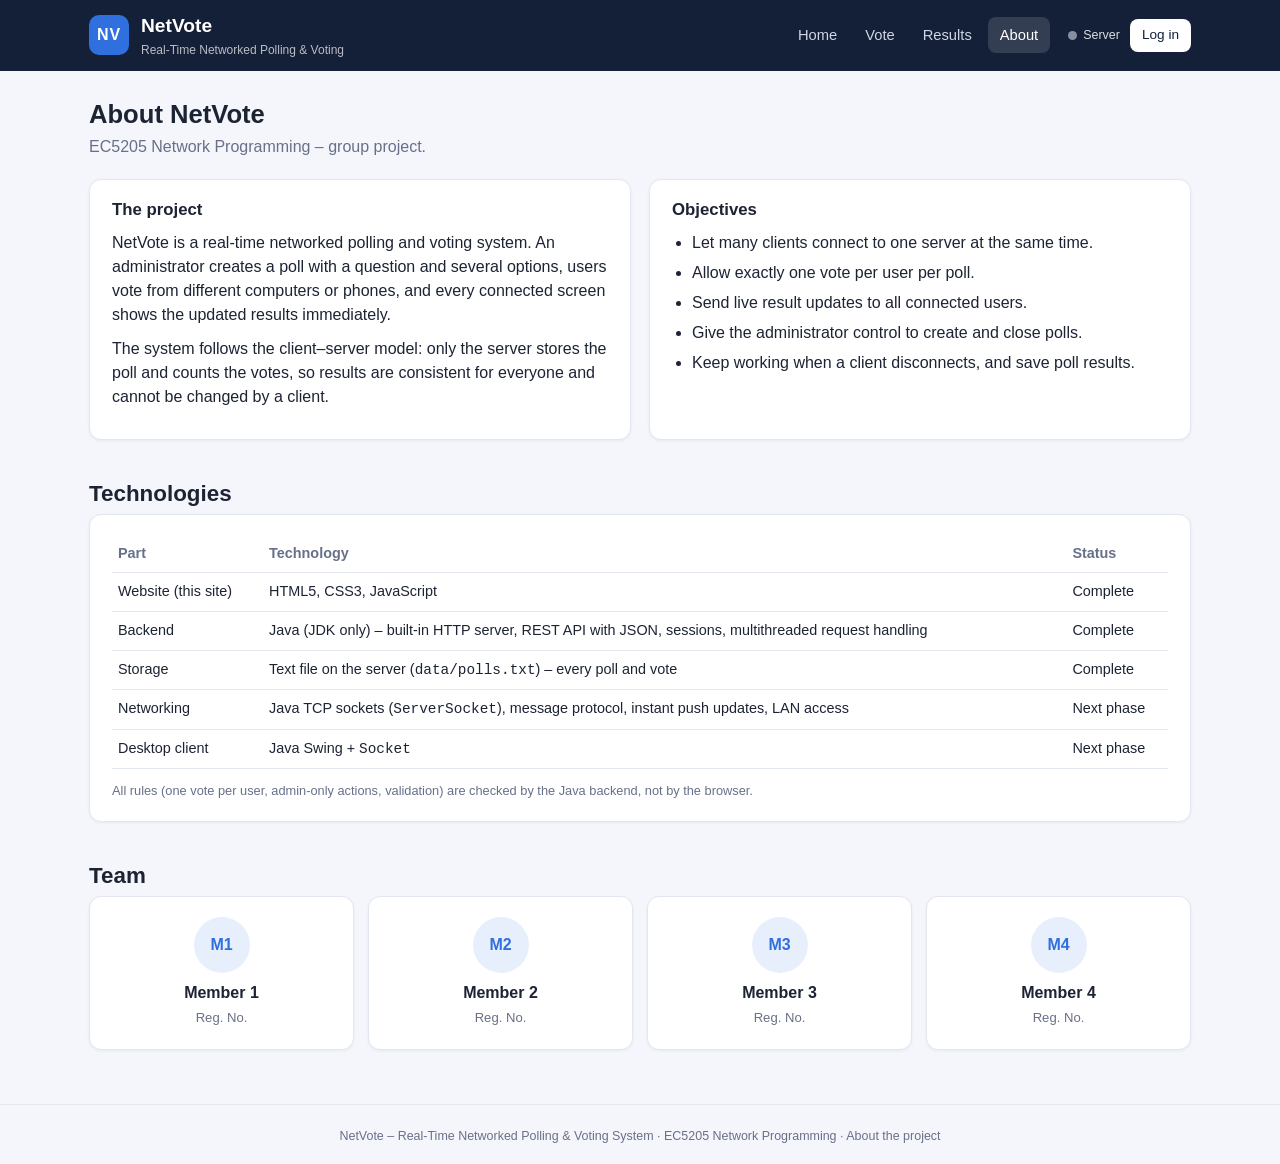
==== web/about.html @ 68373340 "Add NetVote website: home, login, vote, admin, results and about pages" ====
<!DOCTYPE html>
<html lang="en">
<head>
  <meta charset="UTF-8">
  <meta name="viewport" content="width=device-width, initial-scale=1">
  <title>About – NetVote</title>
  <link rel="icon" href="data:image/svg+xml,%3Csvg xmlns=%22http://www.w3.org/2000/svg%22 viewBox=%220 0 32 32%22%3E%3Crect width=%2232%22 height=%2232%22 rx=%228%22 fill=%22%232f6fde%22/%3E%3Ctext x=%2216%22 y=%2221%22 font-size=%2213%22 font-family=%22Arial%22 font-weight=%22bold%22 fill=%22white%22 text-anchor=%22middle%22%3ENV%3C/text%3E%3C/svg%3E">
  <link rel="stylesheet" href="css/style.css">
</head>
<body>
  <header id="site-header"></header>

  <main class="about">
    <div class="page-head">
      <h1>About NetVote</h1>
      <p>EC5205 Network Programming – group project.</p>
    </div>

    <div class="grid-2">
      <section class="card">
        <h2>The project</h2>
        <p>NetVote is a real-time networked polling and voting system. An administrator creates a
           poll with a question and several options, users vote from different computers or phones,
           and every connected screen shows the updated results immediately.</p>
        <p>The system follows the client–server model: only the server stores the poll and counts
           the votes, so results are consistent for everyone and cannot be changed by a client.</p>
      </section>

      <section class="card">
        <h2>Objectives</h2>
        <ul>
          <li>Let many clients connect to one server at the same time.</li>
          <li>Allow exactly one vote per user per poll.</li>
          <li>Send live result updates to all connected users.</li>
          <li>Give the administrator control to create and close polls.</li>
          <li>Keep working when a client disconnects, and save poll results.</li>
        </ul>
      </section>
    </div>

    <section class="section">
      <h2>Technologies</h2>
      <div class="card">
        <table class="simple">
          <tr><th>Part</th><th>Technology</th><th>Status</th></tr>
          <tr><td>Website (this site)</td><td>HTML5, CSS3, JavaScript</td><td>Complete</td></tr>
          <tr><td>Backend</td><td>Java (JDK only) – built-in HTTP server, REST API with JSON, sessions, multithreaded request handling</td><td>Complete</td></tr>
          <tr><td>Storage</td><td>Text file on the server (<code>data/polls.txt</code>) – every poll and vote</td><td>Complete</td></tr>
          <tr><td>Networking</td><td>Java TCP sockets (<code>ServerSocket</code>), message protocol, instant push updates, LAN access</td><td>Next phase</td></tr>
          <tr><td>Desktop client</td><td>Java Swing + <code>Socket</code></td><td>Next phase</td></tr>
        </table>
        <p class="small muted" style="margin:12px 0 0">All rules (one vote per user, admin-only actions,
          validation) are checked by the Java backend, not by the browser.</p>
      </div>
    </section>

    <section class="section">
      <h2>Team</h2>
      <!-- Edit the names and registration numbers below -->
      <div class="team">
        <div class="card member"><div class="avatar">M1</div><b>Member 1</b><span>Reg. No.</span></div>
        <div class="card member"><div class="avatar">M2</div><b>Member 2</b><span>Reg. No.</span></div>
        <div class="card member"><div class="avatar">M3</div><b>Member 3</b><span>Reg. No.</span></div>
        <div class="card member"><div class="avatar">M4</div><b>Member 4</b><span>Reg. No.</span></div>
      </div>
    </section>
  </main>

  <footer id="site-footer"></footer>
  <script src="js/data.js"></script>
  <script src="js/common.js"></script>
  <script>NV.renderChrome("about");</script>
</body>
</html>
---- web/css/style.css ----
/* ==========================================================================
   NetVote – website styles (shared by every page)
   ========================================================================== */
:root {
  --bg: #f4f6fb;
  --card: #ffffff;
  --text: #1c2333;
  --muted: #687089;
  --line: #e2e6ef;
  --navy: #142038;
  --primary: #2f6fde;
  --primary-dark: #2459b8;
  --primary-soft: #e8effc;
  --danger: #d6453d;
  --ok: #1d9e75;
  --warn-bg: #fff7e0;
  --radius: 12px;
  --shadow: 0 1px 3px rgba(20, 32, 56, 0.06);
}

* { box-sizing: border-box; }
html { scroll-behavior: smooth; }
body {
  margin: 0;
  font-family: "Segoe UI", Roboto, Arial, sans-serif;
  background: var(--bg);
  color: var(--text);
  min-height: 100vh;
  display: flex;
  flex-direction: column;
  line-height: 1.5;
}
a { color: var(--primary); text-decoration: none; }
a:hover { text-decoration: underline; }
.hidden { display: none !important; }
.muted { color: var(--muted); }
.small { font-size: 0.8rem; font-weight: normal; }
main { flex: 1; width: 100%; max-width: 1150px; margin: 0 auto; padding: 24px; }
h1, h2, h3 { line-height: 1.25; }

/* ---------- header + navigation ---------- */
.topbar { background: var(--navy); color: #fff; }
.topbar-inner {
  max-width: 1150px; margin: 0 auto; padding: 12px 24px;
  display: flex; align-items: center; gap: 18px; flex-wrap: wrap;
}
.brand { display: flex; align-items: center; gap: 12px; color: #fff; }
.brand:hover { text-decoration: none; }
.brand-text strong { display: block; font-size: 1.2rem; }
.brand-text small { display: block; font-size: 0.75rem; opacity: 0.7; }
.logo {
  width: 40px; height: 40px; border-radius: 10px; flex: 0 0 auto;
  background: var(--primary); display: grid; place-items: center;
  font-weight: bold; letter-spacing: 1px; color: #fff;
}
.nav { display: flex; gap: 4px; margin-left: auto; flex-wrap: wrap; }
.nav a {
  color: #cfd6e6; padding: 7px 12px; border-radius: 8px; font-size: 0.92rem;
}
.nav a:hover { background: #ffffff14; color: #fff; text-decoration: none; }
.nav a.active { background: #ffffff22; color: #fff; }
.userbox { display: flex; align-items: center; gap: 10px; font-size: 0.85rem; }
.userbox .chip {
  background: #ffffff1a; padding: 4px 10px; border-radius: 99px; white-space: nowrap;
}
.userbox .chip b { color: #fff; }
.userbox button, .userbox a.btn { padding: 6px 12px; font-size: 0.85rem; }
.menu-btn { display: none; background: transparent; color: #fff; border: 1px solid #ffffff44; padding: 6px 10px; }
.server-status { display: inline-flex; align-items: center; gap: 6px; font-size: 0.78rem; opacity: 0.85; white-space: nowrap; }
.server-status .dot { width: 9px; height: 9px; border-radius: 50%; background: #9aa3b5; display: inline-block; }
.server-status.on .dot { background: #34d399; box-shadow: 0 0 6px #34d399; }
.server-status.off .dot { background: #f87171; }
.server-status.off span { color: #fca5a5; }
.server-warning { margin: 0 0 20px; font-size: 0.95rem; }
.server-warning code { background: #fff; padding: 1px 5px; border-radius: 4px; }
@media (max-width: 820px) {
  .menu-btn { display: inline-block; margin-left: auto; }
  .nav { display: none; width: 100%; flex-direction: column; margin-left: 0; }
  .nav.open { display: flex; }
  .userbox { width: 100%; justify-content: space-between; }
  .topbar-inner.collapsed .userbox { display: none; }
  .topbar-inner.expanded .userbox { display: flex; }
}

/* ---------- cards, grids ---------- */
.card {
  background: var(--card); border: 1px solid var(--line);
  border-radius: var(--radius); padding: 20px 22px; box-shadow: var(--shadow);
}
.card h2 { margin: 0 0 10px; font-size: 1.05rem; }
.card h3 { margin: 10px 0 14px; font-size: 1.15rem; word-break: break-word; }
.grid-3 { display: grid; grid-template-columns: 1.1fr 1.4fr 0.7fr; gap: 18px; }
.grid-2 { display: grid; grid-template-columns: 1fr 1fr; gap: 18px; }
.stack { display: flex; flex-direction: column; gap: 18px; }
@media (max-width: 900px) { .grid-3, .grid-2 { grid-template-columns: 1fr; } }
.page-head { margin: 4px 0 20px; }
.page-head h1 { margin: 0 0 4px; font-size: 1.6rem; }
.page-head p { margin: 0; color: var(--muted); }

/* ---------- buttons + forms ---------- */
button, .btn {
  font: inherit; border: none; border-radius: 8px; padding: 10px 18px;
  cursor: pointer; transition: background 0.15s, border-color 0.15s;
  display: inline-block; text-align: center;
}
.btn:hover { text-decoration: none; }
button:disabled { opacity: 0.45; cursor: not-allowed; }
.primary { background: var(--primary); color: #fff; }
.primary:hover:not(:disabled) { background: var(--primary-dark); }
.danger { background: var(--danger); color: #fff; }
.danger:hover:not(:disabled) { background: #b9372f; }
.ghost { background: transparent; border: 1px solid var(--line); color: var(--text); }
.ghost:hover:not(:disabled) { border-color: var(--primary); }
.topbar .ghost { color: #fff; border-color: #ffffff44; }
.light { background: #fff; color: var(--navy); }
.light:hover { background: #eef2fb; }
.row { display: flex; gap: 10px; flex-wrap: wrap; align-items: center; }

label { display: block; font-size: 0.85rem; color: var(--muted); margin-bottom: 12px; }
label.check { display: flex; gap: 8px; align-items: center; color: var(--text); }
input[type=text], input[type=password], textarea {
  display: block; width: 100%; margin-top: 4px;
  padding: 9px 11px; font: inherit; color: var(--text);
  border: 1px solid var(--line); border-radius: 8px; background: #fbfcfe;
}
input:focus, textarea:focus { outline: 2px solid #2f6fde55; border-color: var(--primary); }
textarea { resize: vertical; }

.error { color: var(--danger); min-height: 1.2em; font-size: 0.9rem; margin: 8px 0 0; }
.msg { min-height: 1.2em; font-size: 0.9rem; color: var(--muted); margin: 10px 0 0; }
.msg.ok { color: var(--ok); }
.msg.bad { color: var(--danger); }
.hint {
  margin-top: 14px; font-size: 0.85rem; background: var(--warn-bg);
  border: 1px solid #f2dc9b; padding: 10px 12px; border-radius: 8px;
}

/* ---------- home page ---------- */
.hero {
  background: linear-gradient(135deg, var(--navy) 0%, #1f3a75 60%, var(--primary) 130%);
  color: #fff; border-radius: 16px; padding: 48px 40px;
  display: grid; grid-template-columns: 1.3fr 1fr; gap: 32px; align-items: center;
}
.hero h1 { font-size: 2.3rem; margin: 0 0 12px; }
.hero p { font-size: 1.05rem; opacity: 0.88; margin: 0 0 24px; max-width: 34em; }
.hero .live-card { background: #ffffff14; border: 1px solid #ffffff2a; border-radius: 12px; padding: 18px; }
.hero .live-card h2 { margin: 0 0 6px; font-size: 0.8rem; text-transform: uppercase; letter-spacing: 0.6px; opacity: 0.8; }
.hero .live-card .q { font-size: 1.15rem; font-weight: 600; margin: 6px 0 12px; word-break: break-word; }
.hero .bar-track { background: #ffffff22; }
.hero .bar-row .bar-head span:last-child { color: #d5ddef; }
@media (max-width: 900px) { .hero { grid-template-columns: 1fr; padding: 32px 24px; } .hero h1 { font-size: 1.8rem; } }

.section { margin-top: 40px; }
.section > h2 { font-size: 1.4rem; margin: 0 0 6px; }
.section > p.lead { color: var(--muted); margin: 0 0 20px; }
.features { display: grid; grid-template-columns: repeat(3, 1fr); gap: 16px; }
.feature .icon {
  width: 38px; height: 38px; border-radius: 10px; background: var(--primary-soft);
  color: var(--primary); display: grid; place-items: center; font-weight: 700; margin-bottom: 10px;
}
.feature h3 { margin: 0 0 6px; font-size: 1rem; }
.feature p { margin: 0; color: var(--muted); font-size: 0.92rem; }
@media (max-width: 900px) { .features { grid-template-columns: 1fr 1fr; } }
@media (max-width: 560px) { .features { grid-template-columns: 1fr; } }

.steps { display: grid; grid-template-columns: repeat(4, 1fr); gap: 16px; counter-reset: step; }
.step { position: relative; padding-top: 28px; }
.step::before {
  counter-increment: step; content: counter(step);
  position: absolute; top: -14px; left: 20px; width: 32px; height: 32px; border-radius: 50%;
  background: var(--primary); color: #fff; display: grid; place-items: center; font-weight: 700;
}
.step h3 { margin: 0 0 6px; font-size: 1rem; }
.step p { margin: 0; color: var(--muted); font-size: 0.92rem; }
@media (max-width: 900px) { .steps { grid-template-columns: 1fr 1fr; row-gap: 30px; } }
@media (max-width: 560px) { .steps { grid-template-columns: 1fr; } }

.cta { margin-top: 40px; text-align: center; padding: 32px; }
.cta h2 { margin: 0 0 8px; font-size: 1.3rem; }
.cta p { margin: 0 0 18px; color: var(--muted); }

/* ---------- login ---------- */
.login-wrap { max-width: 440px; margin: 20px auto; }
.login-wrap .card button[type=submit] { width: 100%; margin-top: 4px; }
.role-tabs { display: grid; grid-template-columns: 1fr 1fr; gap: 6px; background: #eef1f6; padding: 4px; border-radius: 10px; margin-bottom: 16px; }
.role-tabs button { background: transparent; color: var(--muted); padding: 8px; }
.role-tabs button.on { background: #fff; color: var(--text); box-shadow: var(--shadow); font-weight: 600; }

/* ---------- vote page ---------- */
.whobar { display: flex; justify-content: space-between; align-items: center; margin-bottom: 16px; gap: 10px; flex-wrap: wrap; }
.whobar h1 { margin: 0; font-size: 1.4rem; }
.pill {
  display: inline-block; margin: 0; padding: 3px 10px; border-radius: 99px;
  font-size: 0.75rem; background: #eef1f6; color: var(--muted);
}
.pill.open { background: #dcf5ec; color: #11795a; }
.pill.closed { background: #fde4e2; color: #b3352e; }

.options { display: flex; flex-direction: column; gap: 8px; margin-bottom: 14px; }
.option {
  display: flex; align-items: center; gap: 10px; padding: 11px 12px;
  border: 1px solid var(--line); border-radius: 8px; cursor: pointer;
  color: var(--text); font-size: 0.95rem; margin: 0;
}
.option:hover { border-color: var(--primary); }
.option.mine { border-color: var(--ok); background: #effaf5; }
.option input { margin: 0; }
.empty { text-align: center; padding: 24px 8px; color: var(--muted); }
.empty .big { font-size: 2rem; margin-bottom: 6px; }

/* ---------- results bars ---------- */
.results { display: flex; flex-direction: column; gap: 14px; }
.bar-row .bar-head { display: flex; justify-content: space-between; font-size: 0.9rem; margin-bottom: 5px; gap: 8px; }
.bar-row .bar-head span:first-child { word-break: break-word; }
.bar-row .bar-head span:last-child { color: var(--muted); white-space: nowrap; }
.bar-row.winner .bar-head span:first-child { font-weight: 700; }
.bar-track { height: 16px; background: #eef1f6; border-radius: 8px; overflow: hidden; }
.bar-fill { height: 100%; border-radius: 8px; width: 0; transition: width 0.5s ease; }
.stat-row { display: flex; gap: 12px; flex-wrap: wrap; margin-bottom: 14px; }
.stat { background: #f6f8fc; border: 1px solid var(--line); border-radius: 10px; padding: 8px 14px; min-width: 110px; }
.stat b { display: block; font-size: 1.3rem; }
.stat span { font-size: 0.78rem; color: var(--muted); }
.stat.leader { flex: 1; min-width: 140px; }
.stat.leader b { font-size: 1rem; line-height: 1.95rem; white-space: nowrap; overflow: hidden; text-overflow: ellipsis; }

/* ---------- users list ---------- */
.users { list-style: none; margin: 0; padding: 0; }
.users li { padding: 7px 0; border-bottom: 1px solid var(--line); font-size: 0.9rem; display: flex; gap: 8px; align-items: center; }
.users li::before { content: ""; width: 8px; height: 8px; border-radius: 50%; background: #34d399; flex: 0 0 auto; }
.users li.me { font-weight: 600; }
.users li .tag { margin-left: auto; font-size: 0.7rem; color: var(--muted); }

/* ---------- admin ---------- */
.opt-editor { display: flex; flex-direction: column; gap: 8px; margin: 4px 0 10px; }
.opt-line { display: flex; gap: 8px; align-items: center; }
.opt-line .num { width: 24px; color: var(--muted); font-size: 0.85rem; text-align: right; }
.opt-line input { margin-top: 0; }
.opt-line button { padding: 8px 12px; }
.voter-list { display: flex; flex-wrap: wrap; gap: 6px; margin-top: 6px; }
.voter-list span { background: #eef1f6; border-radius: 99px; padding: 2px 10px; font-size: 0.8rem; }
.danger-zone { border-color: #f3c9c6; }

/* ---------- results history ---------- */
.history { display: flex; flex-direction: column; gap: 14px; }
.history .card h3 { margin: 0 0 4px; }
.history .meta { font-size: 0.8rem; color: var(--muted); margin-bottom: 12px; }
.winner-tag { display: inline-block; background: #dcf5ec; color: #11795a; border-radius: 99px; padding: 2px 10px; font-size: 0.78rem; margin-left: 6px; }

/* ---------- about ---------- */
.about p { margin: 0 0 10px; }
.about ul { margin: 0; padding-left: 20px; }
.about li { margin-bottom: 6px; }
.team { display: grid; grid-template-columns: repeat(4, 1fr); gap: 14px; }
.member { text-align: center; }
.member .avatar {
  width: 56px; height: 56px; border-radius: 50%; margin: 0 auto 8px;
  background: var(--primary-soft); color: var(--primary); display: grid; place-items: center; font-weight: 700;
}
.member b { display: block; }
.member span { font-size: 0.82rem; color: var(--muted); }
@media (max-width: 760px) { .team { grid-template-columns: 1fr 1fr; } }
table.simple { width: 100%; border-collapse: collapse; font-size: 0.9rem; }
table.simple th, table.simple td { text-align: left; padding: 8px 6px; border-bottom: 1px solid var(--line); vertical-align: top; }
table.simple th { color: var(--muted); font-weight: 600; }

/* ---------- toast + footer ---------- */
.toast-box { position: fixed; right: 18px; bottom: 18px; display: flex; flex-direction: column; gap: 8px; z-index: 50; }
.toast {
  background: var(--navy); color: #fff; padding: 10px 16px; border-radius: 10px;
  box-shadow: 0 6px 20px rgba(0, 0, 0, 0.18); font-size: 0.9rem; max-width: 320px;
  animation: toast-in 0.25s ease;
}
.toast.ok { background: #13795b; }
.toast.bad { background: #b3352e; }
@keyframes toast-in { from { opacity: 0; transform: translateY(8px); } to { opacity: 1; transform: none; } }

.foot { text-align: center; font-size: 0.78rem; color: var(--muted); padding: 22px 16px; border-top: 1px solid var(--line); margin-top: 30px; }
.foot a { color: var(--muted); }
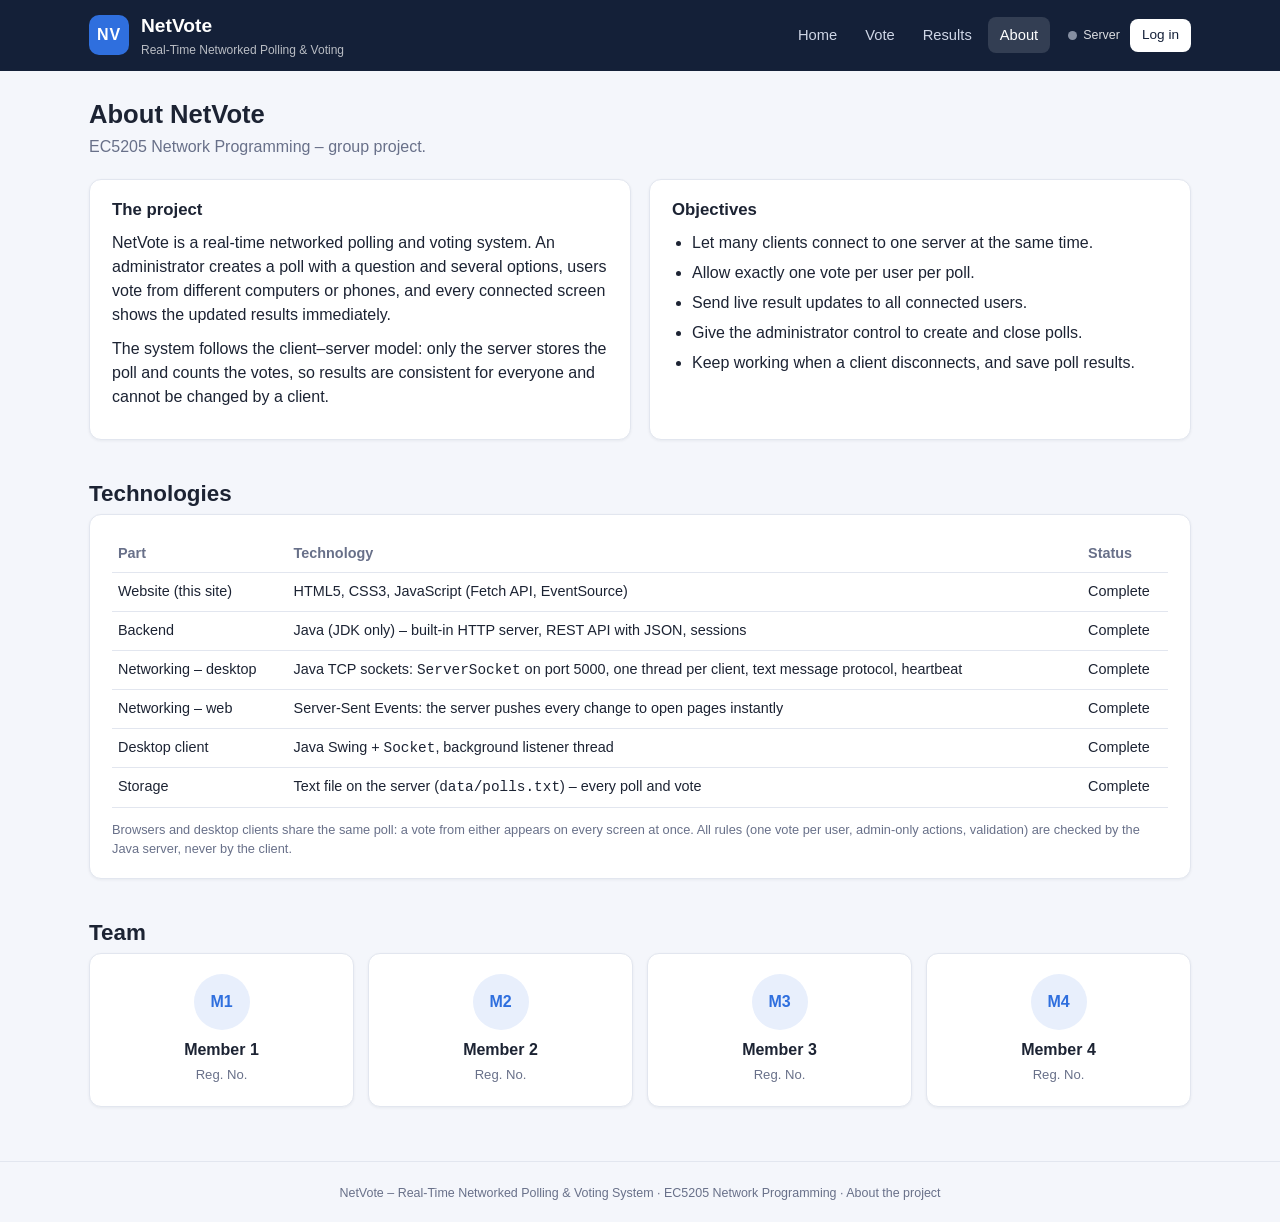
==== commit 61edb7ac: "Add Server-Sent Events, start HTTP and TCP servers, LAN addresses" ====
--- a/web/about.html
+++ b/web/about.html
@@ -43,14 +43,16 @@
       <div class="card">
         <table class="simple">
           <tr><th>Part</th><th>Technology</th><th>Status</th></tr>
-          <tr><td>Website (this site)</td><td>HTML5, CSS3, JavaScript</td><td>Complete</td></tr>
-          <tr><td>Backend</td><td>Java (JDK only) – built-in HTTP server, REST API with JSON, sessions, multithreaded request handling</td><td>Complete</td></tr>
+          <tr><td>Website (this site)</td><td>HTML5, CSS3, JavaScript (Fetch API, EventSource)</td><td>Complete</td></tr>
+          <tr><td>Backend</td><td>Java (JDK only) – built-in HTTP server, REST API with JSON, sessions</td><td>Complete</td></tr>
+          <tr><td>Networking – desktop</td><td>Java TCP sockets: <code>ServerSocket</code> on port 5000, one thread per client, text message protocol, heartbeat</td><td>Complete</td></tr>
+          <tr><td>Networking – web</td><td>Server-Sent Events: the server pushes every change to open pages instantly</td><td>Complete</td></tr>
+          <tr><td>Desktop client</td><td>Java Swing + <code>Socket</code>, background listener thread</td><td>Complete</td></tr>
           <tr><td>Storage</td><td>Text file on the server (<code>data/polls.txt</code>) – every poll and vote</td><td>Complete</td></tr>
-          <tr><td>Networking</td><td>Java TCP sockets (<code>ServerSocket</code>), message protocol, instant push updates, LAN access</td><td>Next phase</td></tr>
-          <tr><td>Desktop client</td><td>Java Swing + <code>Socket</code></td><td>Next phase</td></tr>
         </table>
-        <p class="small muted" style="margin:12px 0 0">All rules (one vote per user, admin-only actions,
-          validation) are checked by the Java backend, not by the browser.</p>
+        <p class="small muted" style="margin:12px 0 0">Browsers and desktop clients share the same poll:
+          a vote from either appears on every screen at once. All rules (one vote per user, admin-only
+          actions, validation) are checked by the Java server, never by the client.</p>
       </div>
     </section>
 
